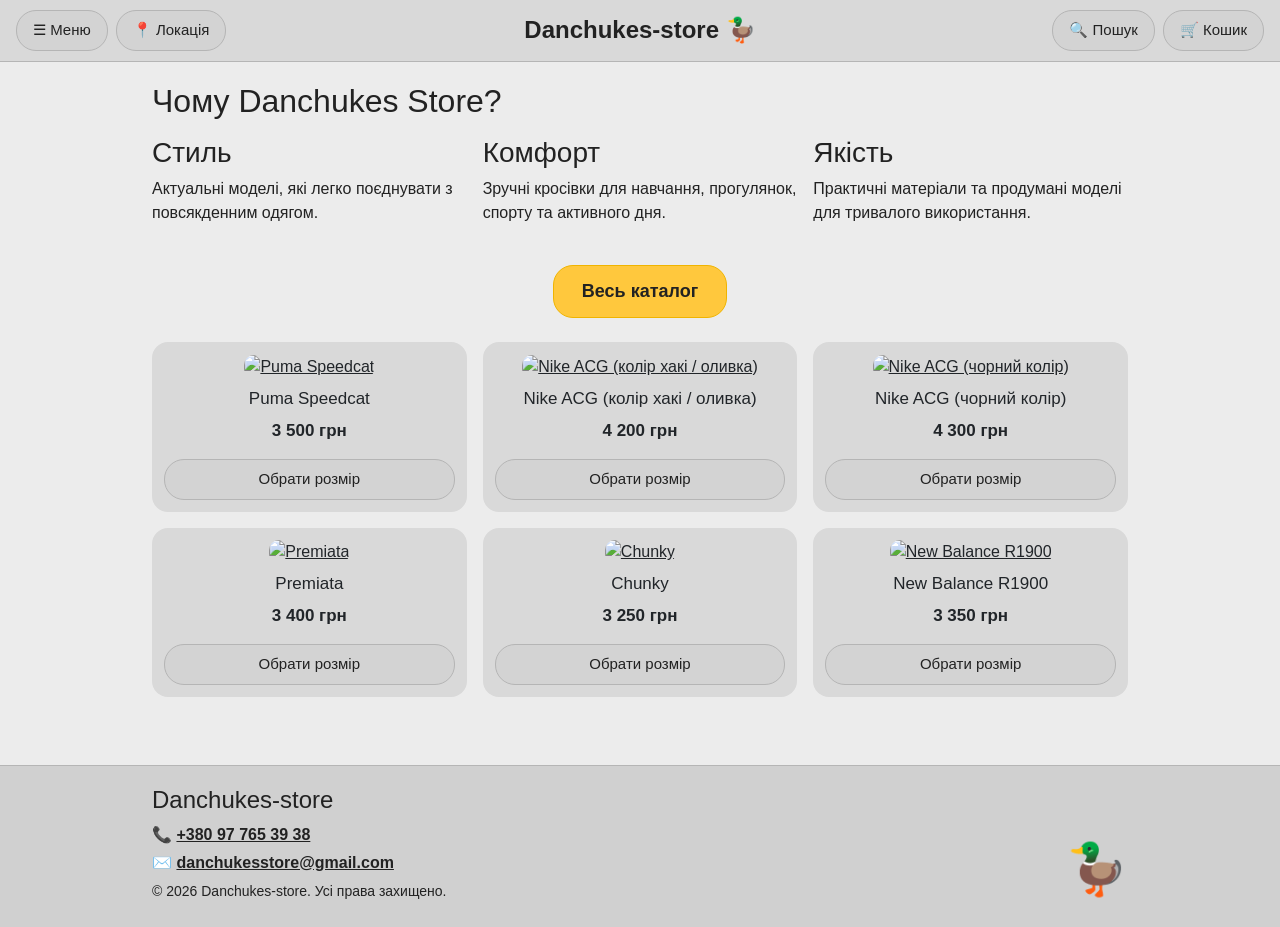
==== index.html @ 13d41874 "Add files via upload" ====
<!DOCTYPE html>
<html lang="uk">
<head>
    <meta charset="UTF-8">
    <meta name="viewport" content="width=device-width, initial-scale=1.0">
    <title>Danchukes-store — магазин кросівок у Львові</title>
    <meta name="description" content="Danchukes-store — стильні та зручні кросівки Nike, New Balance, Puma, Salomon та інших брендів. Доставка Новою Поштою по всій Україні.">
    <link rel="icon" href="data:image/svg+xml,<svg xmlns='http://www.w3.org/2000/svg' viewBox='0 0 100 100'><text y='.9em' font-size='90'>%F0%9F%A6%86</text></svg>">
    <!-- Bootstrap 5 (підключення через CDN) -->
    <link href="https://cdn.jsdelivr.net/npm/bootstrap@5.3.3/dist/css/bootstrap.min.css" rel="stylesheet">
    <!-- Свої стилі підключаємо ПІСЛЯ Bootstrap, щоб вони могли його перевизначати -->
    <link rel="stylesheet" href="style.css">
</head>
<body>

    <header class="header header-home" id="top">
        <div class="d-flex gap-2">
            <!-- Меню та локація: випадаючі вікна через <details> -->
            <details class="dropdown">
                <summary>☰<span class="hide-sm"> Меню</span></summary>
                <div class="panel shadow">
                    <h3 class="h5">Danchukes-store 🦆</h3>
                    <ul class="menu list-unstyled">
                        <li><a href="catalog.html">🛍 Каталог</a></li>
                        <li><a href="cart.html">🛒 Кошик</a></li>
                        <li><a href="contacts.html">📞 Контакти</a></li>
                        <li><a href="about.html">ℹ️ Про нас</a></li>
                    </ul>
                    <div class="socials d-flex justify-content-center gap-3 mt-2">
                        <a href="https://instagram.com" target="_blank" rel="noopener"><img src="icons/inst.png" alt="Instagram"></a>
                        <a href="https://t.me" target="_blank" rel="noopener"><img src="icons/tlg.png" alt="Telegram"></a>
                        <a href="https://facebook.com" target="_blank" rel="noopener"><img src="icons/fcb.png" alt="Facebook"></a>
                    </div>
                </div>
            </details>

            <details class="dropdown">
                <summary>📍<span class="hide-sm"> Локація</span></summary>
                <div class="panel shadow">
                    <h3 class="h5">📍 Наші магазини</h3>
                    <p><b>Магазин 1 (Центр)</b><br>
                    м. Львів, вул. Городоцька, 120<br>
                    Щодня з 10:00 до 20:00<br>
                    <a href="tel:+380977653938">+380 97 765 39 38</a></p>
                    <p class="mb-0"><b>Магазин 2 (ТРЦ King Cross)</b><br>
                    м. Львів, вул. Стрийська, 30<br>
                    Щодня з 10:00 до 22:00<br>
                    <a href="tel:+380977653939">+380 97 765 39 39</a></p>
                </div>
            </details>
        </div>

        <h1 class="logo"><a href="index.html">Danchukes-store 🦆</a></h1>

        <div class="d-flex gap-2 justify-content-end">
            <!-- Пошук: веде в каталог, там список фільтрується за запитом -->
            <details class="dropdown right">
                <summary>🔍<span class="hide-sm"> Пошук</span></summary>
                <div class="panel shadow">
                    <form action="catalog.html" role="search">
                        <input type="search" name="q" class="form-control rounded-pill" placeholder="Я шукаю..." aria-label="Пошук моделі">
                    </form>
                </div>
            </details>
            <a class="btn" href="cart.html">🛒<span class="hide-sm"> Кошик</span> <span class="cart-count" data-cart-count hidden>0</span></a>
        </div>
    </header>

    <main class="container">
        <section class="why mb-4">
            <h2 class="mb-3">Чому Danchukes Store?</h2>
            <!-- Bootstrap-сітка: на телефоні 1 колонка, на комп'ютері 3 -->
            <div class="row g-3">
                <div class="col-md-4">
                    <h3>Стиль</h3>
                    <p>Актуальні моделі, які легко поєднувати з повсякденним одягом.</p>
                </div>
                <div class="col-md-4">
                    <h3>Комфорт</h3>
                    <p>Зручні кросівки для навчання, прогулянок, спорту та активного дня.</p>
                </div>
                <div class="col-md-4">
                    <h3>Якість</h3>
                    <p>Практичні матеріали та продумані моделі для тривалого використання.</p>
                </div>
            </div>
        </section>

        <div class="text-center my-4">
            <a class="btn btn-big btn-main" href="catalog.html">Весь каталог</a>
        </div>

        <!-- Картки товарів підставляє shop.js зі списку PRODUCTS (моделі з HOME_PRODUCTS) -->
        <section id="featured" class="row row-cols-2 row-cols-md-3 g-3"></section>
    </main>

    <footer class="footer mt-5">
        <div class="container d-flex justify-content-between align-items-end">
            <div>
                <h2 class="h4">Danchukes-store</h2>
                <p>📞 <a href="tel:+380977653938"><strong>+380 97 765 39 38</strong></a></p>
                <p>✉️ <a href="mailto:danchukesstore@gmail.com"><strong>danchukesstore@gmail.com</strong></a></p>
                <p><small>© 2026 Danchukes-store. Усі права захищено.</small></p>
            </div>
            <div class="footer-duck">🦆</div>
        </div>
    </footer>

    <script src="shop.js"></script>
</body>
</html>
---- style.css ----
/* Свої стилі сайту. Підключаються ПІСЛЯ Bootstrap, тому можуть змінювати його вигляд.
   Сітку, відступи (mb-3, my-4, p-4...), вирівнювання (text-center, d-flex...)
   та поля форми (form-control, form-select) робить Bootstrap. */

/* Кольори сайту: змінюйте тут, і вони зміняться всюди */
:root {
    --accent: #ffc83d;        /* жовтий, як качка 🦆 */
    --accent-dark: #f0b400;
    --dark: #222;
}

body {
    font-family: Arial, sans-serif;
    background: #ececec;
    color: #222;
    line-height: 1.5;
}

a { color: inherit; }

.container {
    max-width: 1000px;
    padding-top: 20px;
    padding-bottom: 20px;
}

.big-emoji { font-size: 80px; }

/* ===== Кнопки (свої кольори поверх класу .btn з Bootstrap, а також <summary>) ===== */
.btn, summary {
    display: inline-block;
    padding: 8px 16px;
    background: #d3d3d3;
    color: #222;
    border: 1px solid #b5b5b5;
    border-radius: 20px;
    font-family: inherit;
    font-size: 15px;
    text-decoration: none;
    cursor: pointer;
    list-style: none;           /* прибираємо стрілочку у <summary> */
}
summary::-webkit-details-marker { display: none; }
.btn:hover, .btn:active, summary:hover {
    background: #bdbdbd !important;
    border-color: #b5b5b5 !important;
    color: #222 !important;
}
.btn-big { padding: 12px 28px; font-size: 18px; }

/* ===== Шапка ===== */
.header {
    display: grid;
    align-items: center;
    gap: 10px;
    padding: 10px 16px;
    background: #d9d9d9;
    border-bottom: 1px solid #b5b5b5;
}
.logo {
    margin: 0;
    font-size: 24px;
    font-weight: bold;
    text-decoration: none;
}
.logo a { text-decoration: none; }

/* Меню під шапкою внутрішніх сторінок */
.subnav {
    display: flex;
    justify-content: center;
    flex-wrap: wrap;
    gap: 4px 20px;
    padding: 8px 16px;
    background: #e2e2e2;
    border-bottom: 1px solid #c9c9c9;
    font-size: 15px;
}
.subnav a { text-decoration: none; }
.subnav a:hover { text-decoration: underline; }
.subnav a[aria-current="page"] {
    font-weight: bold;
    box-shadow: inset 0 -3px 0 var(--accent);
}

/* шапка головної: ліво | логотип | право */
.header-home { grid-template-columns: 1fr auto 1fr; }

/* шапка внутрішніх сторінок: логотип | назва | ✖ */
.header-page { grid-template-columns: auto 1fr auto; }
.header-page h1 { margin: 0; font-size: 22px; text-align: center; }

/* ===== Випадаючі вікна (меню, локація, пошук) ===== */
.dropdown { position: relative; }
.panel {
    position: absolute;
    top: 100%;
    left: 0;
    z-index: 10;
    width: 270px;
    max-width: 80vw;
    margin-top: 6px;
    padding: 16px;
    background: #fff;
    border: 1px solid #b5b5b5;
    border-radius: 14px;
}
.dropdown.right .panel { left: auto; right: 0; }

.menu { font-size: 18px; line-height: 2.2; }
.menu a { text-decoration: none; }

.socials img { width: 32px; height: 32px; object-fit: contain; }

/* ===== Картки товарів (клас .card з Bootstrap + свій вигляд) ===== */
.card {
    padding: 12px;
    background: #d9d9d9;
    border-radius: 16px;
}
.card .card-img-top {
    aspect-ratio: 1 / 1;
    object-fit: cover;
    border-radius: 10px;
}
.card .card-body { padding: 10px 0 0; }
.card .card-title { font-size: 17px; }

/* ===== Подяка, про нас, контакти ===== */
.message-box {
    max-width: 360px;
    background: #a3a3a3;
    border-radius: 16px;
}
.text-block { max-width: 600px; }

/* ===== Форма замовлення ===== */
.form {
    max-width: 500px;
    background: #bdbdbd;
    border-radius: 16px;
}
.form .form-label { font-weight: bold; }
.form .form-control,
.form .form-select {
    padding: 10px 14px;
    border: none;
    border-radius: 10px;
    background-color: #e6e6e6;
    font-size: 16px;
}

/* ===== Футер ===== */
.footer { background: #d0d0d0; border-top: 1px solid #b5b5b5; }
.footer p { margin: 4px 0; }
.footer-duck { font-size: 50px; }

/* ===== Головна кнопка дії (жовта): «Додати в кошик», «Оформити замовлення» ===== */
.btn-main {
    background: var(--accent);
    color: var(--dark);
    border-color: var(--accent-dark);
    font-weight: bold;
}
.btn-main:hover, .btn-main:active {
    background: var(--accent-dark) !important;
    border-color: var(--accent-dark) !important;
    color: var(--dark) !important;
}

/* Видимий контур при навігації клавіатурою (Tab) */
.btn:focus-visible, summary:focus-visible, .size-btn:focus-visible, .chip:focus-visible {
    outline: 3px solid var(--dark);
    outline-offset: 2px;
}

/* Ціна в картці товару */
.card-price { font-size: 17px; font-weight: bold; }

/* ===== Каталог: пошук, сортування, бренди ===== */
.catalog-toolbar {
    display: flex;
    gap: 10px;
    margin-bottom: 12px;
}
.catalog-toolbar .form-select { max-width: 220px; }
.chips {
    display: flex;
    flex-wrap: wrap;
    gap: 8px;
    margin-bottom: 8px;
}
.chip {
    padding: 6px 14px;
    background: #fff;
    border: 1px solid #b5b5b5;
    border-radius: 20px;
    font-size: 14px;
    cursor: pointer;
}
.chip:hover { border-color: var(--dark); }
.chip.active { background: var(--dark); color: #fff; border-color: var(--dark); }

/* Номер замовлення на сторінці подяки */
.order-number {
    display: inline-block;
    padding: 4px 12px;
    background: var(--accent);
    border-radius: 10px;
    font-weight: bold;
}

/* Картки магазинів на сторінці контактів */
.contact-card {
    height: 100%;
    padding: 16px;
    background: #d9d9d9;
    border-radius: 16px;
}
.btn:disabled { opacity: .5; cursor: not-allowed; }

/* Лічильник товарів біля 🛒 */
.cart-count {
    display: inline-block;
    min-width: 20px;
    padding: 0 6px;
    margin-left: 2px;
    border-radius: 10px;
    background: #222;
    color: #fff;
    font-size: 12px;
    line-height: 20px;
    text-align: center;
}
.cart-count[hidden] { display: none; }

.card-title a, .cart-name { text-decoration: none; }
.card-title a:hover, .cart-name:hover { text-decoration: underline; }

/* ===== Сторінка товару ===== */
.crumbs { font-size: 14px; color: #666; }
.crumbs a { color: #666; }
.product-img {
    width: 100%;
    aspect-ratio: 1 / 1;
    object-fit: cover;
    border-radius: 16px;
    background: #d9d9d9;
}
.product-price { font-size: 26px; font-weight: bold; }

.size-grid {
    display: grid;
    grid-template-columns: repeat(5, 1fr);
    gap: 8px;
    margin: 8px 0 12px;
}
.size-btn {
    padding: 10px 0;
    background: #fff;
    border: 1px solid #b5b5b5;
    border-radius: 10px;
    font-size: 15px;
    cursor: pointer;
}
.size-btn:hover { border-color: #222; }
.size-btn.selected { background: #222; color: #fff; border-color: #222; }
.size-grid.error .size-btn { border-color: #dc3545; }
.size-btn.unavailable {
    background: #f1f1f1;
    color: #aaa;
    text-decoration: line-through;
    cursor: not-allowed;
}
.size-btn.unavailable:hover { border-color: #b5b5b5; }

/* «Як обрати розмір?» — посилання, а не кнопка */
.link-summary {
    padding: 0;
    background: none;
    border: none;
    font-size: 15px;
    text-decoration: underline;
}
.link-summary:hover {
    background: none !important;
    border: none !important;
}
.size-guide-body {
    max-width: 260px;
    margin-top: 8px;
    padding: 12px;
    background: #fff;
    border-radius: 10px;
}
.size-hint { color: #dc3545; margin: -4px 0 10px; }
.added-msg {
    margin-top: 10px;
    padding: 10px 14px;
    background: #e3f4e6;
    border-radius: 10px;
}
.perks li { padding: 4px 0; }

/* ===== Кошик ===== */
.cart-item {
    display: grid;
    grid-template-columns: 110px 1fr auto;
    gap: 16px;
    margin-bottom: 12px;
    padding: 14px;
    background: #d9d9d9;
    border-radius: 16px;
}
.cart-item img {
    width: 110px;
    height: 110px;
    object-fit: cover;
    border-radius: 10px;
}
.cart-name { font-size: 17px; font-weight: bold; }
.cart-price { font-weight: bold; white-space: nowrap; }
.cart-controls {
    display: flex;
    flex-wrap: wrap;
    align-items: center;
    gap: 12px;
    margin: 8px 0;
}
.cart-controls .form-select { width: auto; }
.qty {
    display: inline-flex;
    align-items: center;
    background: #fff;
    border: 1px solid #b5b5b5;
    border-radius: 20px;
}
.qty button {
    width: 32px;
    height: 32px;
    background: none;
    border: none;
    font-size: 18px;
}
.qty button:disabled { color: #bbb; }
.qty span { min-width: 22px; text-align: center; }
.link-btn {
    padding: 0;
    background: none;
    border: none;
    color: #555;
    font-size: 14px;
    text-decoration: underline;
}

.summary {
    position: sticky;
    top: 20px;
    padding: 20px;
    background: #d9d9d9;
    border-radius: 16px;
}
.summary-row { display: flex; justify-content: space-between; gap: 10px; margin-bottom: 8px; }
.summary-total {
    padding-top: 10px;
    border-top: 1px solid #b5b5b5;
    font-size: 20px;
    font-weight: bold;
}

.order-error {
    padding: 10px 14px;
    background: #fbe3e5;
    color: #842029;
    border-radius: 10px;
}

/* Товари у формі оформлення */
.order-item {
    display: flex;
    align-items: center;
    gap: 12px;
    margin-bottom: 8px;
    padding: 8px;
    background: #e6e6e6;
    border-radius: 10px;
}
.order-item img {
    width: 56px;
    height: 56px;
    object-fit: cover;
    border-radius: 8px;
}

/* ===== Телефон ===== */
@media (max-width: 700px) {
    .header-home { grid-template-columns: 1fr 1fr; }
    .header-home .logo { grid-column: 1 / -1; order: -1; text-align: center; }
    .logo { font-size: 20px; }

    .catalog-toolbar { flex-direction: column; }
    .catalog-toolbar .form-select { max-width: none; }

    .header-page { grid-template-columns: 1fr auto; }
    .header-page h1 { grid-column: 1 / -1; order: 2; }

    .cart-item { grid-template-columns: 80px 1fr; }
    .cart-item img { width: 80px; height: 80px; }
    .cart-price { grid-column: 2; }
}

/* На вузьких телефонах у шапці головної лишаємо самі іконки */
@media (max-width: 420px) {
    .hide-sm { display: none; }
}
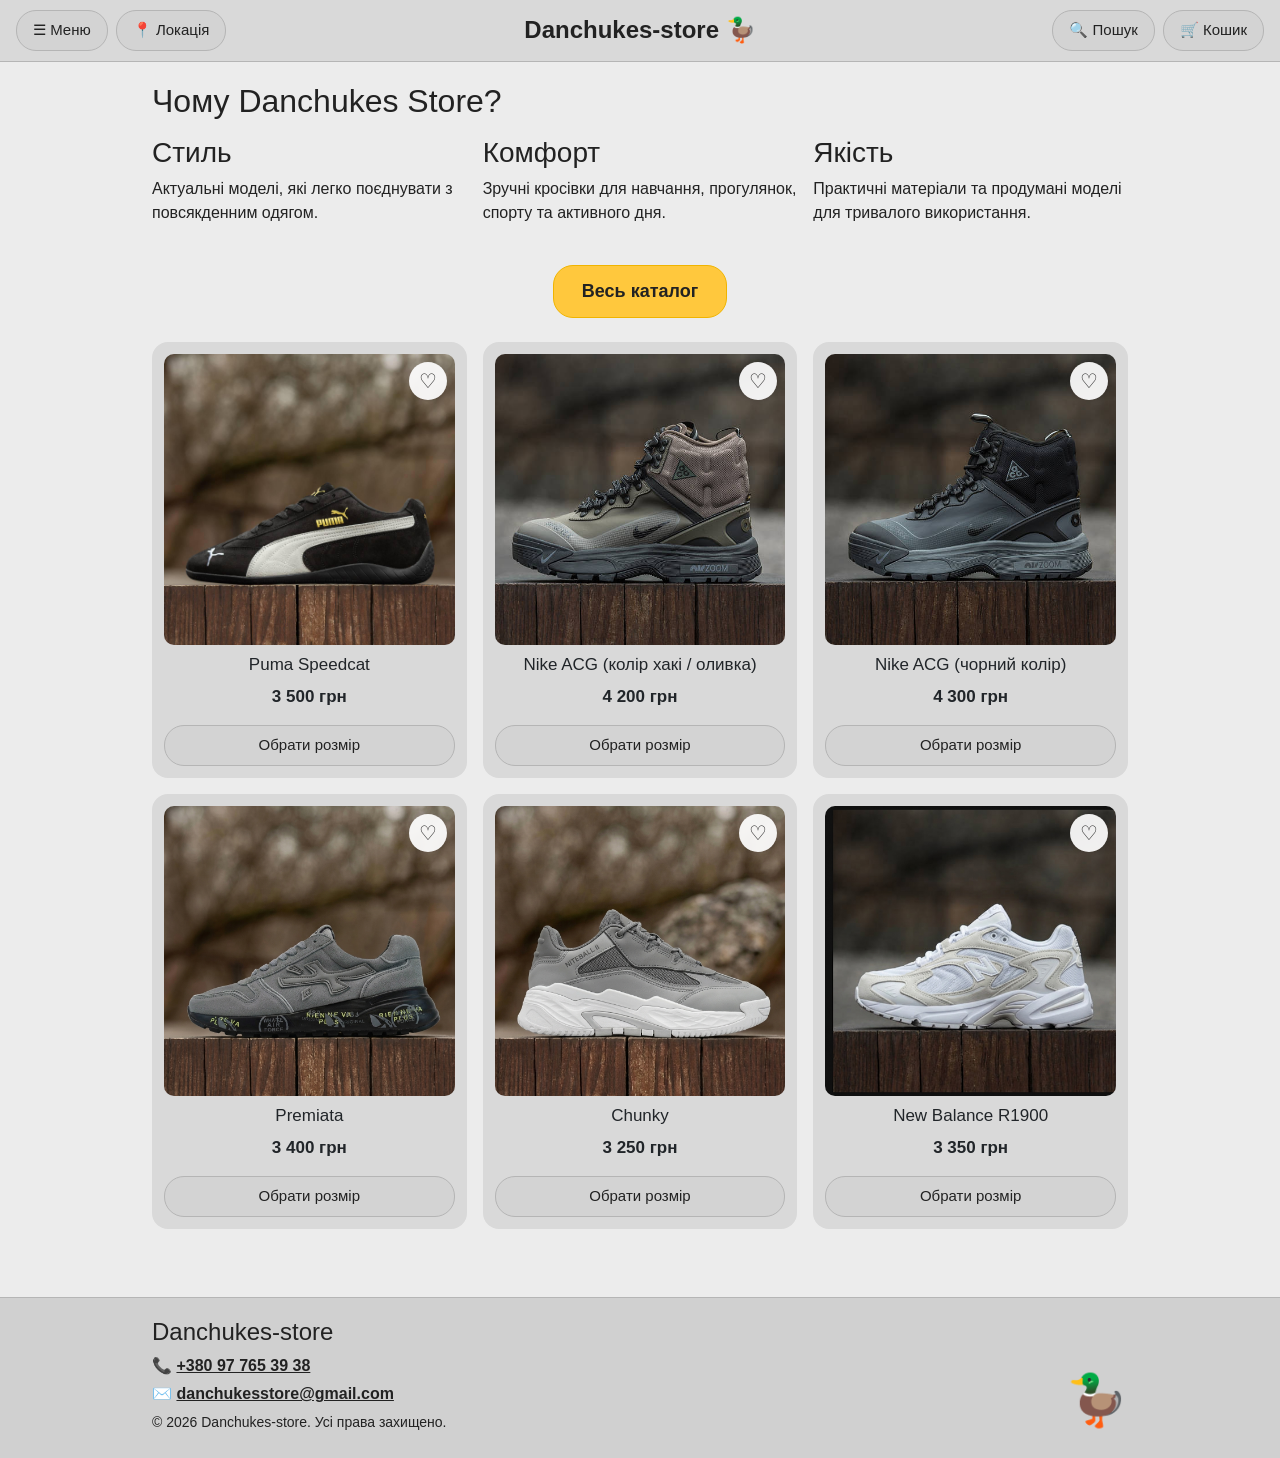
==== commit 97b0fef8: "Add files via upload" ====
--- a/index.html
+++ b/index.html
@@ -5,6 +5,15 @@
     <meta name="viewport" content="width=device-width, initial-scale=1.0">
     <title>Danchukes-store — магазин кросівок у Львові</title>
     <meta name="description" content="Danchukes-store — стильні та зручні кросівки Nike, New Balance, Puma, Salomon та інших брендів. Доставка Новою Поштою по всій Україні.">
+    <link rel="canonical" href="https://romko98765432-dot.github.io/danchukes-store/">
+    <!-- Превʼю посилання в Telegram, Instagram, Viber, Facebook -->
+    <meta property="og:type" content="website">
+    <meta property="og:site_name" content="Danchukes-store">
+    <meta property="og:locale" content="uk_UA">
+    <meta property="og:title" content="Danchukes-store — магазин кросівок у Львові">
+    <meta property="og:description" content="Nike, New Balance, Puma, Salomon та інші. Доставка Новою Поштою по всій Україні.">
+    <meta property="og:url" content="https://romko98765432-dot.github.io/danchukes-store/">
+    <meta property="og:image" content="https://romko98765432-dot.github.io/danchukes-store/img/1.jpg">
     <link rel="icon" href="data:image/svg+xml,<svg xmlns='http://www.w3.org/2000/svg' viewBox='0 0 100 100'><text y='.9em' font-size='90'>%F0%9F%A6%86</text></svg>">
     <!-- Bootstrap 5 (підключення через CDN) -->
     <link href="https://cdn.jsdelivr.net/npm/bootstrap@5.3.3/dist/css/bootstrap.min.css" rel="stylesheet">
@@ -92,6 +101,9 @@
 
         <!-- Картки товарів підставляє shop.js зі списку PRODUCTS (моделі з HOME_PRODUCTS) -->
         <section id="featured" class="row row-cols-2 row-cols-md-3 g-3"></section>
+
+        <!-- «Ви нещодавно переглядали» показує shop.js, якщо покупець уже відкривав товари -->
+        <section id="recent" class="mt-5" hidden></section>
     </main>
 
     <footer class="footer mt-5">
--- a/style.css
+++ b/style.css
@@ -174,6 +174,29 @@
     outline-offset: 2px;
 }
 
+/* ===== Обране (♥) ===== */
+.card-img-wrap { position: relative; }
+.fav-btn {
+    position: absolute;
+    top: 8px;
+    right: 8px;
+    width: 38px;
+    height: 38px;
+    padding: 0;
+    background: rgba(255, 255, 255, .92);
+    border: none;
+    border-radius: 50%;
+    box-shadow: 0 1px 4px rgba(0, 0, 0, .15);
+    color: var(--dark);
+    font-size: 20px;
+    line-height: 38px;
+    cursor: pointer;
+}
+.fav-btn:hover { transform: scale(1.1); }
+.fav-btn.on, .fav-toggle.on, .chip-fav { color: #e0245e; }
+.fav-toggle { flex-shrink: 0; white-space: nowrap; }
+.chip-fav.active { background: #e0245e; color: #fff; border-color: #e0245e; }
+
 /* Ціна в картці товару */
 .card-price { font-size: 17px; font-weight: bold; }
 
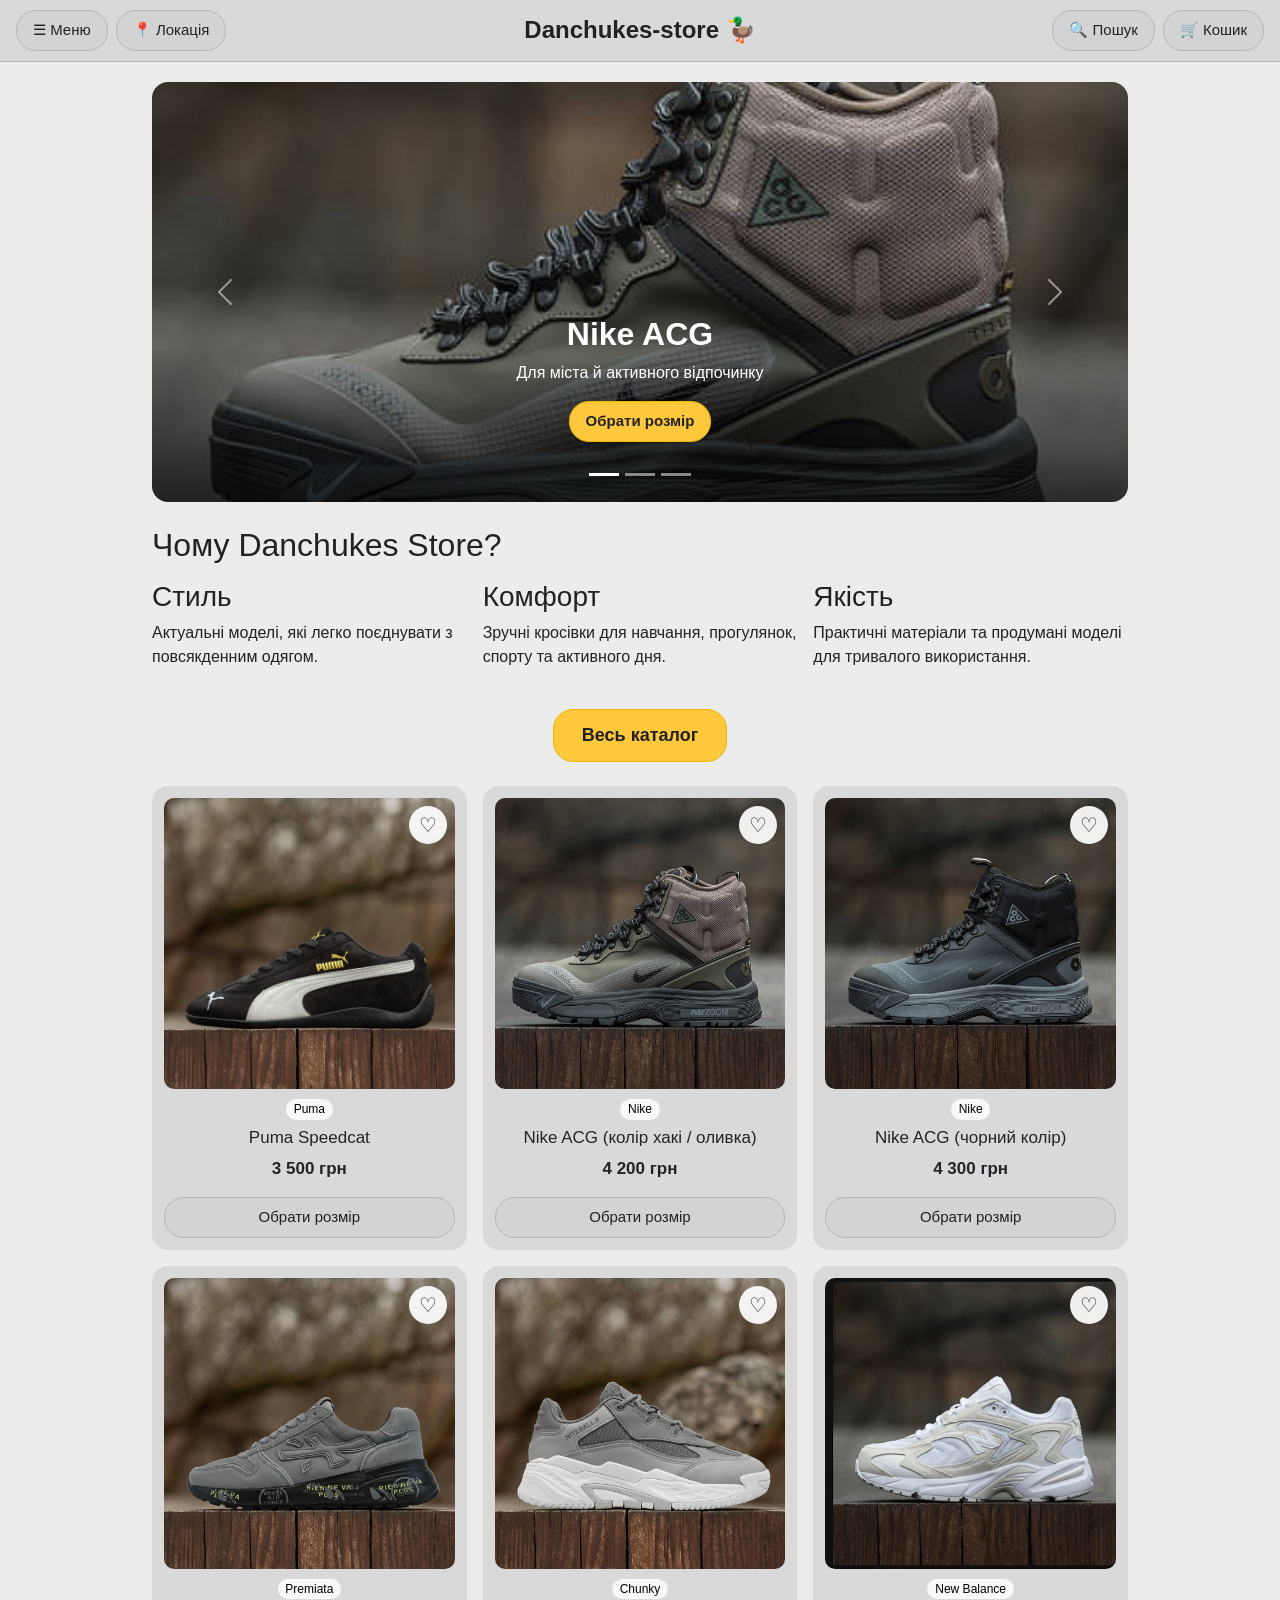
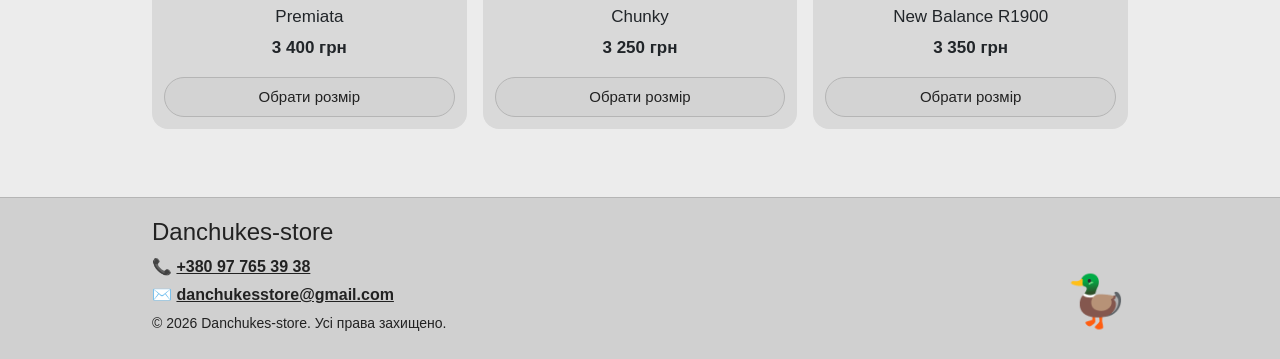
==== commit 0a4d395b: "Add files via upload" ====
--- a/index.html
+++ b/index.html
@@ -76,6 +76,49 @@
     </header>
 
     <main class="container">
+        <!-- Bootstrap Carousel: слайдер із моделями, гортається сам кожні 5 секунд -->
+        <div id="hero" class="carousel slide hero mb-4" data-bs-ride="carousel" data-bs-interval="5000">
+            <div class="carousel-indicators">
+                <button type="button" data-bs-target="#hero" data-bs-slide-to="0" class="active" aria-current="true" aria-label="Слайд 1"></button>
+                <button type="button" data-bs-target="#hero" data-bs-slide-to="1" aria-label="Слайд 2"></button>
+                <button type="button" data-bs-target="#hero" data-bs-slide-to="2" aria-label="Слайд 3"></button>
+            </div>
+            <div class="carousel-inner">
+                <div class="carousel-item active">
+                    <img src="img/2.jpg" class="d-block w-100" alt="Nike ACG">
+                    <div class="carousel-caption">
+                        <h2>Nike ACG</h2>
+                        <p>Для міста й активного відпочинку</p>
+                        <a class="btn btn-main" href="product.html?id=nike-acg-khaki">Обрати розмір</a>
+                    </div>
+                </div>
+                <div class="carousel-item">
+                    <img src="img/8.jpg" class="d-block w-100" alt="New Balance 530">
+                    <div class="carousel-caption">
+                        <h2>New Balance 530</h2>
+                        <p>Класика на кожен день</p>
+                        <a class="btn btn-main" href="product.html?id=nb-530">Обрати розмір</a>
+                    </div>
+                </div>
+                <div class="carousel-item">
+                    <img src="img/7.jpg" class="d-block w-100" alt="Salomon XT-6">
+                    <div class="carousel-caption">
+                        <h2>Salomon XT-6</h2>
+                        <p>Доставка Новою Поштою за 1–3 дні</p>
+                        <a class="btn btn-main" href="product.html?id=salomon-xt6">Обрати розмір</a>
+                    </div>
+                </div>
+            </div>
+            <button class="carousel-control-prev" type="button" data-bs-target="#hero" data-bs-slide="prev">
+                <span class="carousel-control-prev-icon" aria-hidden="true"></span>
+                <span class="visually-hidden">Попередній</span>
+            </button>
+            <button class="carousel-control-next" type="button" data-bs-target="#hero" data-bs-slide="next">
+                <span class="carousel-control-next-icon" aria-hidden="true"></span>
+                <span class="visually-hidden">Наступний</span>
+            </button>
+        </div>
+
         <section class="why mb-4">
             <h2 class="mb-3">Чому Danchukes Store?</h2>
             <!-- Bootstrap-сітка: на телефоні 1 колонка, на комп'ютері 3 -->
@@ -118,6 +161,8 @@
         </div>
     </footer>
 
+    <!-- Bootstrap JS: карусель, модальні вікна, спливаючі повідомлення, акордеон -->
+    <script src="https://cdn.jsdelivr.net/npm/bootstrap@5.3.3/dist/js/bootstrap.bundle.min.js"></script>
     <script src="shop.js"></script>
 </body>
 </html>
--- a/style.css
+++ b/style.css
@@ -173,6 +173,23 @@
     outline: 3px solid var(--dark);
     outline-offset: 2px;
 }
+
+/* ===== Карусель на головній (Bootstrap Carousel) ===== */
+.hero { border-radius: 16px; overflow: hidden; }
+.hero .carousel-item img { height: 420px; object-fit: cover; }
+/* затемнення знизу, щоб білий текст читався на будь-якому фото */
+.hero .carousel-item::after {
+    content: '';
+    position: absolute;
+    inset: 0;
+    background: linear-gradient(to top, rgba(0, 0, 0, .7), transparent 60%);
+}
+.hero .carousel-caption { z-index: 2; bottom: 2.5rem; }
+.hero .carousel-caption h2 { font-weight: bold; }
+.hero .carousel-indicators { z-index: 3; }
+
+/* Бейдж бренду на картці (Bootstrap Badge) */
+.card .badge { font-weight: normal; }
 
 /* ===== Обране (♥) ===== */
 .card-img-wrap { position: relative; }
@@ -421,6 +438,10 @@
     .header-home .logo { grid-column: 1 / -1; order: -1; text-align: center; }
     .logo { font-size: 20px; }
 
+    .hero .carousel-item img { height: 280px; }
+    .hero .carousel-caption { bottom: 1.8rem; }
+    .hero .carousel-caption p { display: none; }
+
     .catalog-toolbar { flex-direction: column; }
     .catalog-toolbar .form-select { max-width: none; }
 
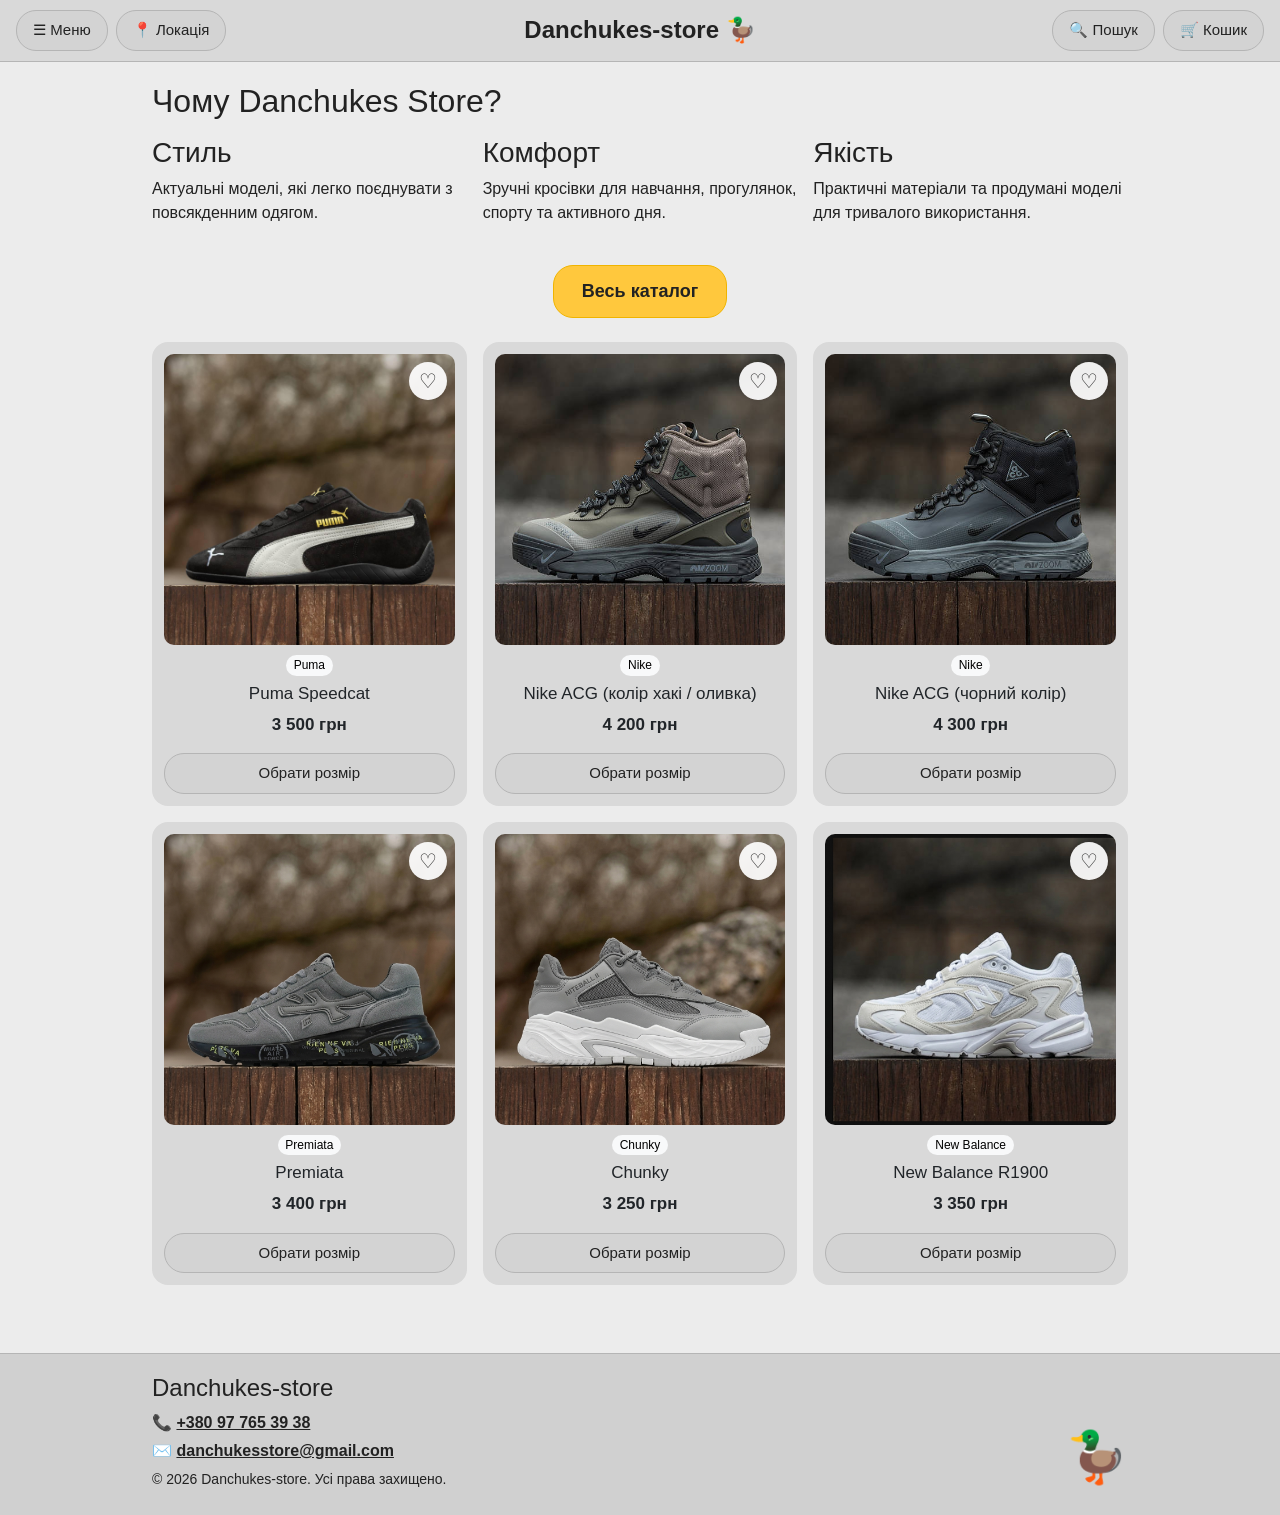
==== commit b4855fc0: "Add files via upload" ====
--- a/index.html
+++ b/index.html
@@ -77,48 +77,6 @@
 
     <main class="container">
         <!-- Bootstrap Carousel: слайдер із моделями, гортається сам кожні 5 секунд -->
-        <div id="hero" class="carousel slide hero mb-4" data-bs-ride="carousel" data-bs-interval="5000">
-            <div class="carousel-indicators">
-                <button type="button" data-bs-target="#hero" data-bs-slide-to="0" class="active" aria-current="true" aria-label="Слайд 1"></button>
-                <button type="button" data-bs-target="#hero" data-bs-slide-to="1" aria-label="Слайд 2"></button>
-                <button type="button" data-bs-target="#hero" data-bs-slide-to="2" aria-label="Слайд 3"></button>
-            </div>
-            <div class="carousel-inner">
-                <div class="carousel-item active">
-                    <img src="img/2.jpg" class="d-block w-100" alt="Nike ACG">
-                    <div class="carousel-caption">
-                        <h2>Nike ACG</h2>
-                        <p>Для міста й активного відпочинку</p>
-                        <a class="btn btn-main" href="product.html?id=nike-acg-khaki">Обрати розмір</a>
-                    </div>
-                </div>
-                <div class="carousel-item">
-                    <img src="img/8.jpg" class="d-block w-100" alt="New Balance 530">
-                    <div class="carousel-caption">
-                        <h2>New Balance 530</h2>
-                        <p>Класика на кожен день</p>
-                        <a class="btn btn-main" href="product.html?id=nb-530">Обрати розмір</a>
-                    </div>
-                </div>
-                <div class="carousel-item">
-                    <img src="img/7.jpg" class="d-block w-100" alt="Salomon XT-6">
-                    <div class="carousel-caption">
-                        <h2>Salomon XT-6</h2>
-                        <p>Доставка Новою Поштою за 1–3 дні</p>
-                        <a class="btn btn-main" href="product.html?id=salomon-xt6">Обрати розмір</a>
-                    </div>
-                </div>
-            </div>
-            <button class="carousel-control-prev" type="button" data-bs-target="#hero" data-bs-slide="prev">
-                <span class="carousel-control-prev-icon" aria-hidden="true"></span>
-                <span class="visually-hidden">Попередній</span>
-            </button>
-            <button class="carousel-control-next" type="button" data-bs-target="#hero" data-bs-slide="next">
-                <span class="carousel-control-next-icon" aria-hidden="true"></span>
-                <span class="visually-hidden">Наступний</span>
-            </button>
-        </div>
-
         <section class="why mb-4">
             <h2 class="mb-3">Чому Danchukes Store?</h2>
             <!-- Bootstrap-сітка: на телефоні 1 колонка, на комп'ютері 3 -->
@@ -161,8 +119,6 @@
         </div>
     </footer>
 
-    <!-- Bootstrap JS: карусель, модальні вікна, спливаючі повідомлення, акордеон -->
-    <script src="https://cdn.jsdelivr.net/npm/bootstrap@5.3.3/dist/js/bootstrap.bundle.min.js"></script>
     <script src="shop.js"></script>
 </body>
 </html>
--- a/style.css
+++ b/style.css
@@ -174,19 +174,48 @@
     outline-offset: 2px;
 }
 
-/* ===== Карусель на головній (Bootstrap Carousel) ===== */
-.hero { border-radius: 16px; overflow: hidden; }
-.hero .carousel-item img { height: 420px; object-fit: cover; }
-/* затемнення знизу, щоб білий текст читався на будь-якому фото */
-.hero .carousel-item::after {
-    content: '';
-    position: absolute;
-    inset: 0;
-    background: linear-gradient(to top, rgba(0, 0, 0, .7), transparent 60%);
-}
-.hero .carousel-caption { z-index: 2; bottom: 2.5rem; }
-.hero .carousel-caption h2 { font-weight: bold; }
-.hero .carousel-indicators { z-index: 3; }
+/* ===== Bootstrap Modal без JavaScript: відкривається, коли адреса закінчується на #size-modal ===== */
+.css-modal:target {
+    display: flex;
+    align-items: center;
+    background: rgba(0, 0, 0, .5);
+}
+.css-modal .modal-dialog { position: relative; z-index: 1; width: 100%; }
+.css-modal-backdrop { position: absolute; inset: 0; }   /* клік по темному фону закриває вікно */
+a.link-btn { display: inline-block; }
+
+/* ===== Bootstrap Accordion на <details> без JavaScript ===== */
+/* Скасовуємо наш стиль «кнопки-пігулки» для summary всередині акордеона */
+.css-accordion summary.accordion-button {
+    display: flex;
+    padding: var(--bs-accordion-btn-padding-y) var(--bs-accordion-btn-padding-x);
+    background: var(--bs-accordion-btn-bg);
+    color: var(--bs-accordion-btn-color);
+    border: none;
+    border-radius: 0;
+    box-shadow: none;
+    font-size: 1rem;
+}
+.css-accordion summary.accordion-button:hover {
+    background: var(--bs-accordion-btn-bg) !important;
+    border-color: transparent !important;
+}
+/* Відкрите питання: підсвітка і стрілка вгору, як у Bootstrap */
+.css-accordion details[open] > summary.accordion-button,
+.css-accordion details[open] > summary.accordion-button:hover {
+    background: var(--bs-accordion-active-bg) !important;
+    color: var(--bs-accordion-active-color) !important;
+    box-shadow: inset 0 calc(-1 * var(--bs-accordion-border-width)) 0 var(--bs-accordion-border-color);
+}
+.css-accordion details:not([open]) > summary.accordion-button::after {
+    background-image: var(--bs-accordion-btn-icon);
+    transform: none;
+}
+.css-accordion details[open] > summary.accordion-button::after {
+    background-image: var(--bs-accordion-btn-active-icon);
+    transform: var(--bs-accordion-btn-icon-transform);
+}
+.css-accordion details:first-child > summary.accordion-button { border-radius: var(--bs-accordion-inner-border-radius) var(--bs-accordion-inner-border-radius) 0 0; }
 
 /* Бейдж бренду на картці (Bootstrap Badge) */
 .card .badge { font-weight: normal; }
@@ -438,10 +467,6 @@
     .header-home .logo { grid-column: 1 / -1; order: -1; text-align: center; }
     .logo { font-size: 20px; }
 
-    .hero .carousel-item img { height: 280px; }
-    .hero .carousel-caption { bottom: 1.8rem; }
-    .hero .carousel-caption p { display: none; }
-
     .catalog-toolbar { flex-direction: column; }
     .catalog-toolbar .form-select { max-width: none; }
 
